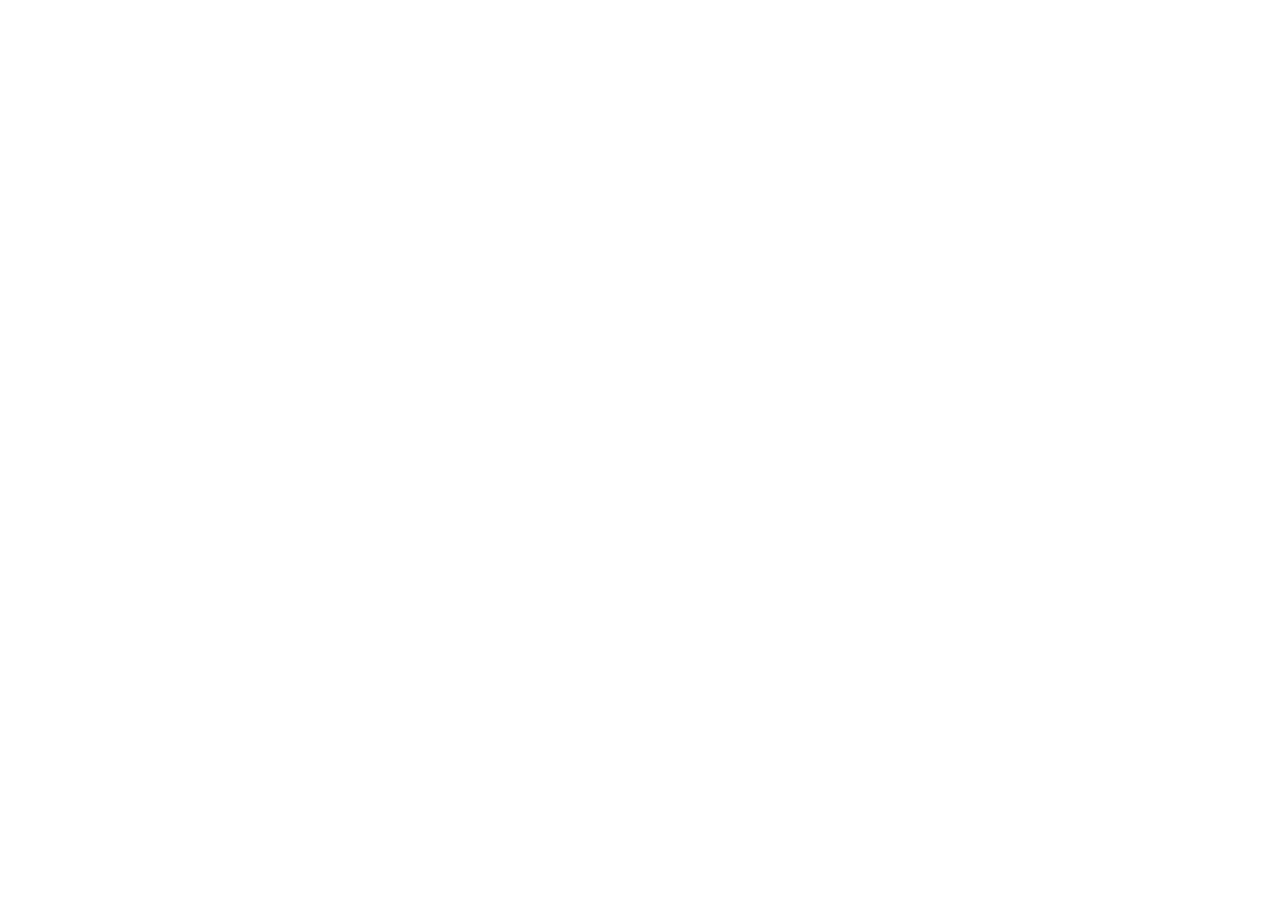
==== index.html @ 9a6f8320 "Add files via upload" ====
<!DOCTYPE html>
<html lang="en">
<head>
    <meta charset="UTF-8">
    <meta name="viewport" content="width=device-width, initial-scale=1.0">
    <title>UniSchedule - Your Academic Planning Companion</title>
    <link rel="icon" href="data:image/svg+xml,<svg xmlns='http://www.w3.org/2000/svg' viewBox='0 0 100 100'><text y='.9em' font-size='90'>📅</text></svg>">
</head>
<body>
    <div id="root"></div>
    <script type="module" src="./index.tsx"></script>
</body>
</html>
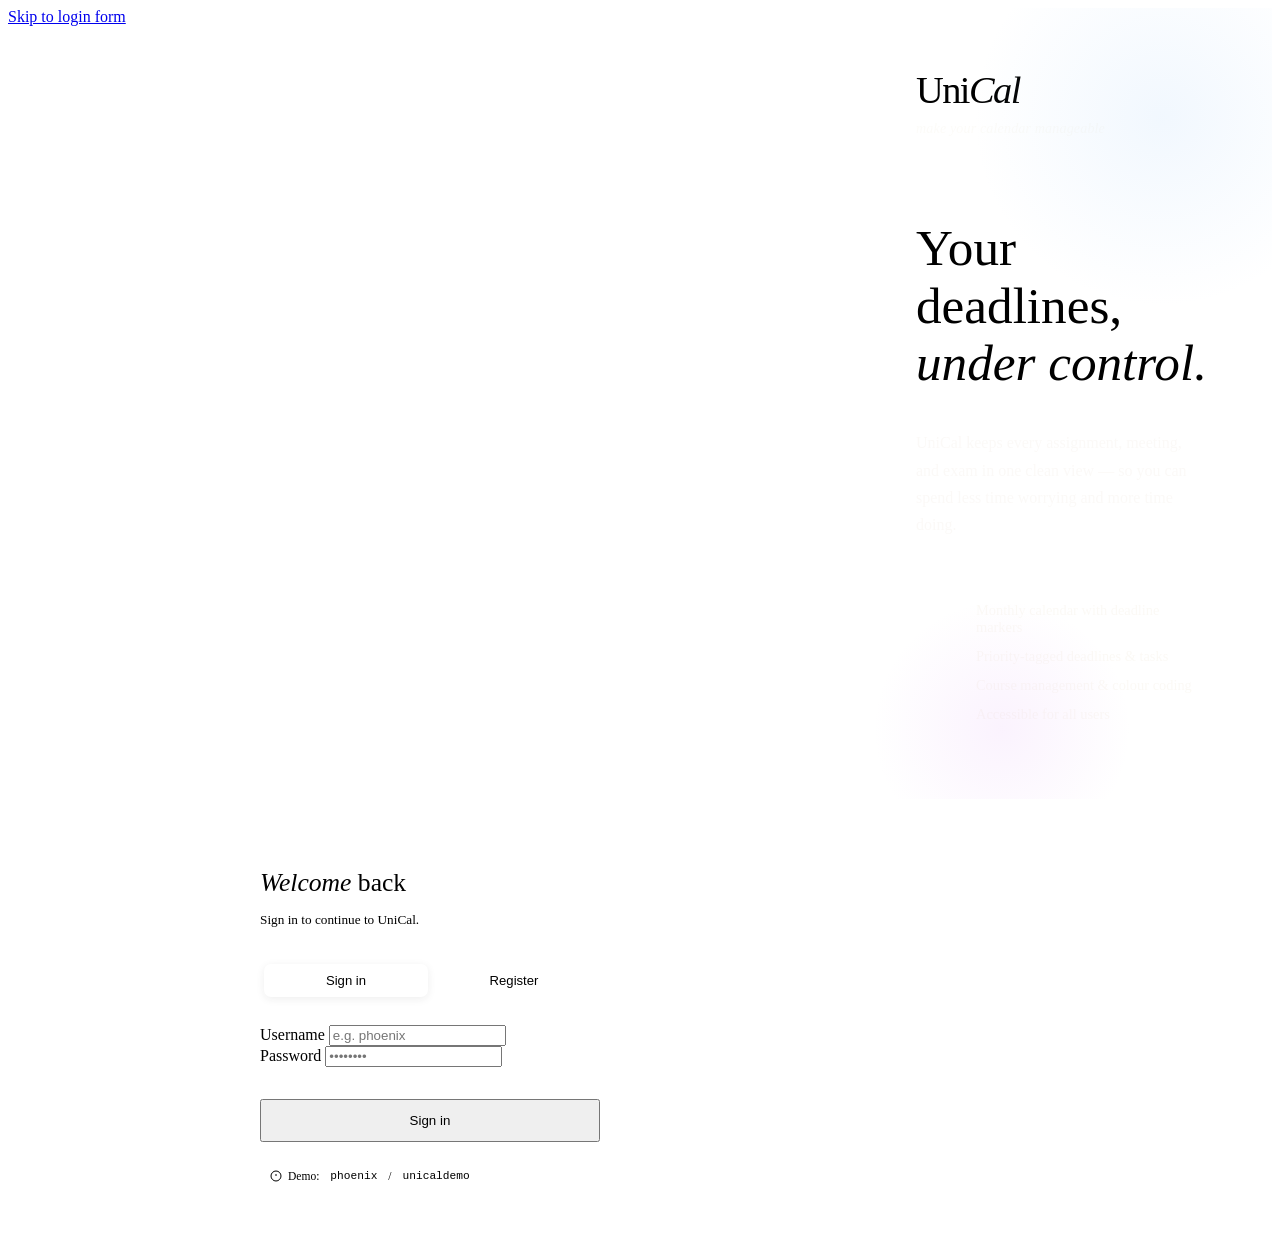
==== commit 7562563f: "Add files via upload" ====
--- a/index.html
+++ b/index.html
@@ -1,13 +1,479 @@
 <!DOCTYPE html>
 <html lang="en">
 <head>
-    <meta charset="UTF-8">
-    <meta name="viewport" content="width=device-width, initial-scale=1.0">
-    <title>UniSchedule - Your Academic Planning Companion</title>
-    <link rel="icon" href="data:image/svg+xml,<svg xmlns='http://www.w3.org/2000/svg' viewBox='0 0 100 100'><text y='.9em' font-size='90'>📅</text></svg>">
+  <meta charset="UTF-8"/>
+  <meta name="viewport" content="width=device-width, initial-scale=1.0"/>
+  <meta name="description" content="UniCal — Make your calendar manageable. A schedule app for students and young professionals."/>
+  <title>UniCal – Make your calendar manageable</title>
+  <link rel="preconnect" href="https://fonts.googleapis.com"/>
+  <link rel="preconnect" href="https://fonts.gstatic.com" crossorigin/>
+  <link href="https://fonts.googleapis.com/css2?family=Fraunces:ital,opsz,wght@0,9..144,300;0,9..144,400;1,9..144,300;1,9..144,400&family=DM+Sans:ital,opsz,wght@0,9..40,400;0,9..40,500;0,9..40,600;1,9..40,400&display=swap" rel="stylesheet"/>
+  <link rel="stylesheet" href="css/global.css"/>
+  <style>
+    /* ── Index-specific: hero + login layout ── */
+    body {
+      display: grid;
+      grid-template-columns: 1fr 420px;
+      min-height: 100vh;
+    }
+
+    /* ── Left hero ── */
+    .hero {
+      background: var(--text);
+      color: var(--surface);
+      display: flex;
+      flex-direction: column;
+      justify-content: center;
+      padding: 60px 64px;
+      position: relative;
+      overflow: hidden;
+    }
+
+    .hero::before {
+      content: '';
+      position: absolute;
+      top: -80px; right: -80px;
+      width: 380px; height: 380px;
+      border-radius: 50%;
+      background: radial-gradient(circle, rgba(164,206,250,0.15) 0%, transparent 70%);
+      pointer-events: none;
+    }
+
+    .hero::after {
+      content: '';
+      position: absolute;
+      bottom: -60px; left: 20px;
+      width: 260px; height: 260px;
+      border-radius: 50%;
+      background: radial-gradient(circle, rgba(220,153,245,0.12) 0%, transparent 70%);
+      pointer-events: none;
+    }
+
+    .hero-logo {
+      font-family: var(--font-display);
+      font-size: 2.4rem;
+      font-weight: 300;
+      letter-spacing: -0.04em;
+      margin-bottom: 8px;
+      color: var(--surface);
+    }
+
+    .hero-logo em { font-style: italic; }
+
+    .hero-slogan {
+      font-size: 0.88rem;
+      color: rgba(250,247,243,0.55);
+      font-style: italic;
+      margin-bottom: 48px;
+      letter-spacing: 0.01em;
+    }
+
+    .hero-heading {
+      font-family: var(--font-display);
+      font-size: clamp(2.4rem, 4vw, 3.6rem);
+      font-weight: 300;
+      line-height: 1.12;
+      color: var(--surface);
+      margin-bottom: 22px;
+    }
+
+    .hero-heading em {
+      font-style: italic;
+      color: var(--accent-blue);
+    }
+
+    .hero-body {
+      font-size: 1rem;
+      color: rgba(250,247,243,0.70);
+      line-height: 1.7;
+      max-width: 380px;
+      margin-bottom: 48px;
+    }
+
+    .hero-features {
+      list-style: none;
+      display: flex;
+      flex-direction: column;
+      gap: 12px;
+    }
+
+    .hero-feature {
+      display: flex;
+      align-items: center;
+      gap: 12px;
+      font-size: 0.9rem;
+      color: rgba(250,247,243,0.80);
+    }
+
+    .feature-dot {
+      width: 8px;
+      height: 8px;
+      border-radius: 50%;
+      flex-shrink: 0;
+    }
+
+    /* ── Right: login panel ── */
+    .login-panel {
+      background: var(--surface);
+      border-left: 1.5px solid var(--border);
+      display: flex;
+      align-items: center;
+      justify-content: center;
+      padding: 48px 44px;
+    }
+
+    .login-inner {
+      width: 100%;
+      max-width: 340px;
+    }
+
+    .login-welcome {
+      font-family: var(--font-display);
+      font-size: 1.6rem;
+      font-weight: 300;
+      margin-bottom: 4px;
+    }
+
+    .login-welcome em { font-style: italic; }
+
+    .login-sub {
+      font-size: 0.83rem;
+      color: var(--text-muted);
+      margin-bottom: 32px;
+    }
+
+    /* Tab switcher */
+    .tab-row {
+      display: flex;
+      gap: 4px;
+      background: var(--surface-2);
+      border-radius: 10px;
+      padding: 4px;
+      margin-bottom: 24px;
+    }
+
+    .tab-btn {
+      flex: 1;
+      padding: 9px;
+      border: none;
+      border-radius: 7px;
+      background: transparent;
+      font-size: 0.82rem;
+      font-weight: 500;
+      color: var(--text-muted);
+      transition: all 0.15s ease;
+    }
+
+    .tab-btn.active {
+      background: var(--surface);
+      color: var(--text);
+      box-shadow: 0 2px 8px rgba(43,36,32,0.08);
+    }
+
+    /* Form panels */
+    .form-panel { display: none; }
+    .form-panel.active { display: block; animation: fadeUp 0.3s ease both; }
+
+    .btn-full {
+      width: 100%;
+      padding: 12px;
+      justify-content: center;
+      margin-top: 4px;
+    }
+
+    .form-error {
+      font-size: 0.78rem;
+      color: var(--urgent);
+      min-height: 18px;
+      margin-top: 10px;
+      text-align: center;
+    }
+
+    .form-success {
+      font-size: 0.78rem;
+      color: var(--medium);
+      min-height: 18px;
+      margin-top: 10px;
+      text-align: center;
+    }
+
+    .password-hint {
+      font-size: 0.72rem;
+      color: var(--text-muted);
+      margin-top: 4px;
+    }
+
+    /* Demo hint */
+    .demo-chip {
+      display: inline-flex;
+      align-items: center;
+      gap: 6px;
+      font-size: 0.72rem;
+      color: var(--text-muted);
+      background: var(--surface-2);
+      border-radius: 8px;
+      padding: 7px 10px;
+      margin-top: 20px;
+      width: 100%;
+    }
+
+    .demo-chip code {
+      background: var(--surface-3);
+      border-radius: 4px;
+      padding: 1px 5px;
+      font-size: 0.7rem;
+      font-family: monospace;
+      color: var(--text);
+    }
+
+    /* ── Responsive ── */
+    @media (max-width: 860px) {
+      body {
+        grid-template-columns: 1fr;
+        grid-template-rows: auto 1fr;
+      }
+      .hero {
+        padding: 40px 36px;
+        min-height: 50vh;
+      }
+      .hero-heading { font-size: 2.4rem; }
+      .login-panel {
+        border-left: none;
+        border-top: 1.5px solid var(--border);
+        padding: 40px 24px;
+      }
+    }
+  </style>
 </head>
 <body>
-    <div id="root"></div>
-    <script type="module" src="./index.tsx"></script>
+  <!-- Skip link for keyboard/screen-reader users -->
+  <a href="#login-form" class="skip-link">Skip to login form</a>
+
+  <!-- ── Hero ── -->
+  <main class="hero" role="banner">
+    <div class="hero-logo">Uni<em>Cal</em></div>
+    <div class="hero-slogan">make your calendar manageable</div>
+
+    <h1 class="hero-heading">
+      Your deadlines,<br>
+      <em>under control.</em>
+    </h1>
+
+    <p class="hero-body">
+      UniCal keeps every assignment, meeting, and exam in one clean
+      view — so you can spend less time worrying and more time doing.
+    </p>
+
+    <ul class="hero-features" aria-label="Key features">
+      <li class="hero-feature">
+        <span class="feature-dot" style="background:var(--accent-blue)" aria-hidden="true"></span>
+        Monthly calendar with deadline markers
+      </li>
+      <li class="hero-feature">
+        <span class="feature-dot" style="background:var(--accent-green)" aria-hidden="true"></span>
+        Priority-tagged deadlines &amp; tasks
+      </li>
+      <li class="hero-feature">
+        <span class="feature-dot" style="background:var(--accent-pink)" aria-hidden="true"></span>
+        Course management &amp; colour coding
+      </li>
+      <li class="hero-feature">
+        <span class="feature-dot" style="background:var(--accent-yellow)" aria-hidden="true"></span>
+        Accessible for all users
+      </li>
+    </ul>
+  </main>
+
+  <!-- ── Login panel ── -->
+  <aside class="login-panel" aria-label="Sign in or register">
+    <div class="login-inner">
+      <h2 class="login-welcome"><em>Welcome</em> back</h2>
+      <p class="login-sub" id="login-sub-text">Sign in to continue to UniCal.</p>
+
+      <!-- Tab switcher -->
+      <div class="tab-row" role="tablist" aria-label="Authentication options">
+        <button
+          class="tab-btn active"
+          id="tab-signin"
+          role="tab"
+          aria-selected="true"
+          aria-controls="panel-signin"
+          onclick="switchTab('signin')"
+        >Sign in</button>
+        <button
+          class="tab-btn"
+          id="tab-register"
+          role="tab"
+          aria-selected="false"
+          aria-controls="panel-register"
+          onclick="switchTab('register')"
+        >Register</button>
+      </div>
+
+      <!-- Sign in form -->
+      <div id="panel-signin" class="form-panel active" role="tabpanel" aria-labelledby="tab-signin">
+        <form id="login-form" novalidate onsubmit="doLogin(event)">
+          <div class="field-group">
+            <label class="field-label" for="li-username">Username</label>
+            <input
+              class="field-input"
+              id="li-username"
+              type="text"
+              autocomplete="username"
+              placeholder="e.g. phoenix"
+              required
+              aria-required="true"
+            />
+          </div>
+          <div class="field-group">
+            <label class="field-label" for="li-password">Password</label>
+            <input
+              class="field-input"
+              id="li-password"
+              type="password"
+              autocomplete="current-password"
+              placeholder="••••••••"
+              required
+              aria-required="true"
+            />
+          </div>
+          <div class="form-error" id="login-error" role="alert" aria-live="polite"></div>
+          <button type="submit" class="btn btn-primary btn-full">Sign in</button>
+        </form>
+
+        <div class="demo-chip" aria-label="Demo credentials: username phoenix, password unicaldemo">
+          <svg width="12" height="12" viewBox="0 0 24 24" fill="none" stroke="currentColor" stroke-width="2" aria-hidden="true"><circle cx="12" cy="12" r="10"/><line x1="12" y1="8" x2="12" y2="12"/><line x1="12" y1="16" x2="12.01" y2="16"/></svg>
+          Demo: <code>phoenix</code> / <code>unicaldemo</code>
+        </div>
+      </div>
+
+      <!-- Register form -->
+      <div id="panel-register" class="form-panel" role="tabpanel" aria-labelledby="tab-register">
+        <form id="register-form" novalidate onsubmit="doRegister(event)">
+          <div class="field-group">
+            <label class="field-label" for="reg-name">Display name</label>
+            <input
+              class="field-input"
+              id="reg-name"
+              type="text"
+              autocomplete="name"
+              placeholder="e.g. Alex"
+              required
+              aria-required="true"
+            />
+          </div>
+          <div class="field-group">
+            <label class="field-label" for="reg-username">Username</label>
+            <input
+              class="field-input"
+              id="reg-username"
+              type="text"
+              autocomplete="username"
+              placeholder="letters, numbers only"
+              required
+              aria-required="true"
+              pattern="[a-zA-Z0-9_]+"
+              aria-describedby="username-hint"
+            />
+            <div class="password-hint" id="username-hint">Letters, numbers, underscores only.</div>
+          </div>
+          <div class="field-group">
+            <label class="field-label" for="reg-password">Password</label>
+            <input
+              class="field-input"
+              id="reg-password"
+              type="password"
+              autocomplete="new-password"
+              placeholder="Min. 6 characters"
+              required
+              aria-required="true"
+              minlength="6"
+              aria-describedby="password-hint"
+            />
+            <div class="password-hint" id="password-hint">Minimum 6 characters.</div>
+          </div>
+          <div class="form-error" id="register-error" role="alert" aria-live="polite"></div>
+          <div class="form-success" id="register-success" role="status" aria-live="polite"></div>
+          <button type="submit" class="btn btn-primary btn-full">Create account</button>
+        </form>
+      </div>
+    </div>
+  </aside>
+
+  <script src="js/data.js"></script>
+  <script>
+    /* ── Auto-login if session exists ── */
+    (function() {
+      const sess = getSession();
+      if (sess && getUsers()[sess]) {
+        window.location.href = 'pages/dashboard.html';
+      }
+      /* Seed demo account */
+      const users = getUsers();
+      if (!users['phoenix']) {
+        users['phoenix'] = { password: btoa('unicaldemo'), displayName: 'Phoenix' };
+        saveUsers(users);
+      }
+    })();
+
+    /* ── Tab switching ── */
+    function switchTab(tab) {
+      const signin   = document.getElementById('panel-signin');
+      const register = document.getElementById('panel-register');
+      const t1 = document.getElementById('tab-signin');
+      const t2 = document.getElementById('tab-register');
+      const sub = document.getElementById('login-sub-text');
+
+      if (tab === 'signin') {
+        signin.classList.add('active');   register.classList.remove('active');
+        t1.classList.add('active');       t2.classList.remove('active');
+        t1.setAttribute('aria-selected','true'); t2.setAttribute('aria-selected','false');
+        sub.textContent = 'Sign in to continue to UniCal.';
+      } else {
+        register.classList.add('active'); signin.classList.remove('active');
+        t2.classList.add('active');       t1.classList.remove('active');
+        t2.setAttribute('aria-selected','true'); t1.setAttribute('aria-selected','false');
+        sub.textContent = 'Create your free account.';
+      }
+    }
+
+    /* ── Login ── */
+    function doLogin(e) {
+      e.preventDefault();
+      const errEl = document.getElementById('login-error');
+      errEl.textContent = '';
+      const username = document.getElementById('li-username').value.trim().toLowerCase();
+      const password = document.getElementById('li-password').value;
+      if (!username || !password) { errEl.textContent = 'Please fill in all fields.'; return; }
+      const users = getUsers();
+      if (!users[username]) { errEl.textContent = 'No account found with that username.'; return; }
+      if (users[username].password !== btoa(password)) { errEl.textContent = 'Incorrect password.'; return; }
+      saveSession(username);
+      window.location.href = 'pages/dashboard.html';
+    }
+
+    /* ── Register ── */
+    function doRegister(e) {
+      e.preventDefault();
+      const errEl = document.getElementById('register-error');
+      const okEl  = document.getElementById('register-success');
+      errEl.textContent = ''; okEl.textContent = '';
+      const name     = document.getElementById('reg-name').value.trim();
+      const username = document.getElementById('reg-username').value.trim().toLowerCase();
+      const password = document.getElementById('reg-password').value;
+      if (!name || !username || !password) { errEl.textContent = 'Please fill in all fields.'; return; }
+      if (!/^[a-zA-Z0-9_]+$/.test(username)) { errEl.textContent = 'Username may only contain letters, numbers, and underscores.'; return; }
+      if (password.length < 6) { errEl.textContent = 'Password must be at least 6 characters.'; return; }
+      const users = getUsers();
+      if (users[username]) { errEl.textContent = 'That username is already taken.'; return; }
+      users[username] = { password: btoa(password), displayName: name };
+      saveUsers(users);
+      okEl.textContent = 'Account created! Signing you in…';
+      setTimeout(() => {
+        saveSession(username);
+        window.location.href = 'pages/dashboard.html';
+      }, 1000);
+    }
+  </script>
 </body>
 </html>
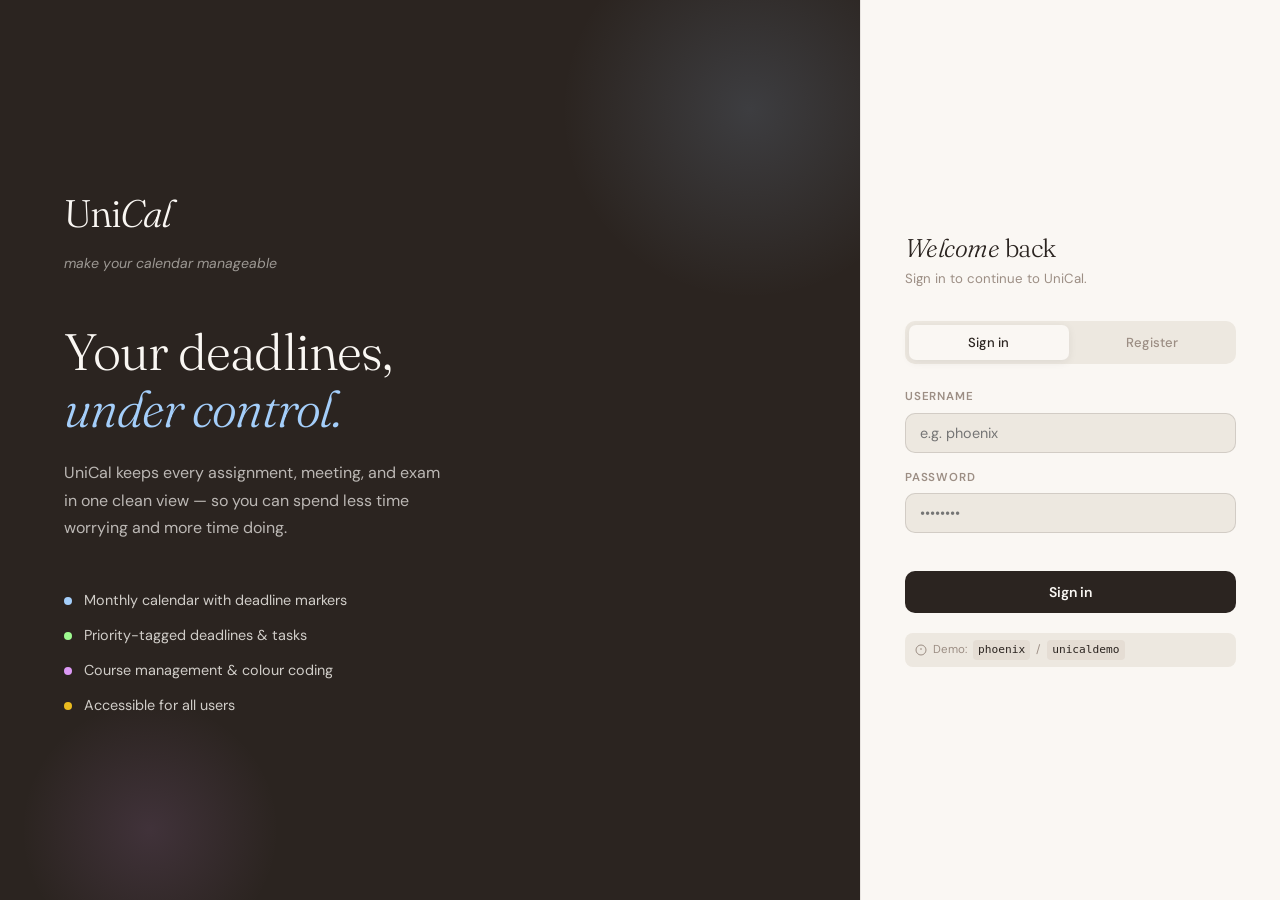
==== commit 04318f3b: "Add files via upload" ====
--- a/index.html
+++ b/index.html
@@ -8,388 +8,110 @@
   <link rel="preconnect" href="https://fonts.googleapis.com"/>
   <link rel="preconnect" href="https://fonts.gstatic.com" crossorigin/>
   <link href="https://fonts.googleapis.com/css2?family=Fraunces:ital,opsz,wght@0,9..144,300;0,9..144,400;1,9..144,300;1,9..144,400&family=DM+Sans:ital,opsz,wght@0,9..40,400;0,9..40,500;0,9..40,600;1,9..40,400&display=swap" rel="stylesheet"/>
-  <link rel="stylesheet" href="css/global.css"/>
+  <link rel="stylesheet" href="global.css"/>
   <style>
-    /* ── Index-specific: hero + login layout ── */
-    body {
-      display: grid;
-      grid-template-columns: 1fr 420px;
-      min-height: 100vh;
-    }
+    body { display: grid; grid-template-columns: 1fr 420px; min-height: 100vh; }
 
-    /* ── Left hero ── */
-    .hero {
-      background: var(--text);
-      color: var(--surface);
-      display: flex;
-      flex-direction: column;
-      justify-content: center;
-      padding: 60px 64px;
-      position: relative;
-      overflow: hidden;
-    }
+    .hero { background: var(--text); color: var(--surface); display: flex; flex-direction: column; justify-content: center; padding: 60px 64px; position: relative; overflow: hidden; }
+    .hero::before { content:''; position:absolute; top:-80px; right:-80px; width:380px; height:380px; border-radius:50%; background:radial-gradient(circle,rgba(164,206,250,0.15) 0%,transparent 70%); pointer-events:none; }
+    .hero::after  { content:''; position:absolute; bottom:-60px; left:20px; width:260px; height:260px; border-radius:50%; background:radial-gradient(circle,rgba(220,153,245,0.12) 0%,transparent 70%); pointer-events:none; }
 
-    .hero::before {
-      content: '';
-      position: absolute;
-      top: -80px; right: -80px;
-      width: 380px; height: 380px;
-      border-radius: 50%;
-      background: radial-gradient(circle, rgba(164,206,250,0.15) 0%, transparent 70%);
-      pointer-events: none;
-    }
+    .hero-logo { font-family:var(--font-display); font-size:2.4rem; font-weight:300; letter-spacing:-0.04em; margin-bottom:8px; color:var(--surface); }
+    .hero-slogan { font-size:0.88rem; color:rgba(250,247,243,0.55); font-style:italic; margin-bottom:48px; }
+    .hero-heading { font-family:var(--font-display); font-size:clamp(2.4rem,4vw,3.6rem); font-weight:300; line-height:1.12; color:var(--surface); margin-bottom:22px; }
+    .hero-heading em { color:var(--accent-blue); }
+    .hero-body { font-size:1rem; color:rgba(250,247,243,0.70); line-height:1.7; max-width:380px; margin-bottom:48px; }
 
-    .hero::after {
-      content: '';
-      position: absolute;
-      bottom: -60px; left: 20px;
-      width: 260px; height: 260px;
-      border-radius: 50%;
-      background: radial-gradient(circle, rgba(220,153,245,0.12) 0%, transparent 70%);
-      pointer-events: none;
-    }
+    .hero-features { list-style:none; display:flex; flex-direction:column; gap:12px; }
+    .hero-feature { display:flex; align-items:center; gap:12px; font-size:0.9rem; color:rgba(250,247,243,0.80); }
+    .feature-dot { width:8px; height:8px; border-radius:50%; flex-shrink:0; }
 
-    .hero-logo {
-      font-family: var(--font-display);
-      font-size: 2.4rem;
-      font-weight: 300;
-      letter-spacing: -0.04em;
-      margin-bottom: 8px;
-      color: var(--surface);
-    }
+    .login-panel { background:var(--surface); border-left:1.5px solid var(--border); display:flex; align-items:center; justify-content:center; padding:48px 44px; }
+    .login-inner { width:100%; max-width:340px; }
+    .login-welcome { font-family:var(--font-display); font-size:1.6rem; font-weight:300; margin-bottom:4px; }
+    .login-sub { font-size:0.83rem; color:var(--text-muted); margin-bottom:32px; }
 
-    .hero-logo em { font-style: italic; }
+    .tab-row { display:flex; gap:4px; background:var(--surface-2); border-radius:10px; padding:4px; margin-bottom:24px; }
+    .tab-btn { flex:1; padding:9px; border:none; border-radius:7px; background:transparent; font-size:0.82rem; font-weight:500; color:var(--text-muted); transition:all 0.15s ease; }
+    .tab-btn.active { background:var(--surface); color:var(--text); box-shadow:0 2px 8px rgba(43,36,32,0.08); }
 
-    .hero-slogan {
-      font-size: 0.88rem;
-      color: rgba(250,247,243,0.55);
-      font-style: italic;
-      margin-bottom: 48px;
-      letter-spacing: 0.01em;
-    }
+    .form-panel { display:none; }
+    .form-panel.active { display:block; animation:fadeUp 0.3s ease both; }
 
-    .hero-heading {
-      font-family: var(--font-display);
-      font-size: clamp(2.4rem, 4vw, 3.6rem);
-      font-weight: 300;
-      line-height: 1.12;
-      color: var(--surface);
-      margin-bottom: 22px;
-    }
+    .btn-full { width:100%; padding:12px; justify-content:center; margin-top:4px; }
 
-    .hero-heading em {
-      font-style: italic;
-      color: var(--accent-blue);
-    }
+    .password-hint { font-size:0.72rem; color:var(--text-muted); margin-top:4px; }
 
-    .hero-body {
-      font-size: 1rem;
-      color: rgba(250,247,243,0.70);
-      line-height: 1.7;
-      max-width: 380px;
-      margin-bottom: 48px;
-    }
+    .demo-chip { display:inline-flex; align-items:center; gap:6px; font-size:0.72rem; color:var(--text-muted); background:var(--surface-2); border-radius:8px; padding:7px 10px; margin-top:20px; width:100%; }
+    .demo-chip code { background:var(--surface-3); border-radius:4px; padding:1px 5px; font-size:0.7rem; font-family:monospace; color:var(--text); }
 
-    .hero-features {
-      list-style: none;
-      display: flex;
-      flex-direction: column;
-      gap: 12px;
-    }
-
-    .hero-feature {
-      display: flex;
-      align-items: center;
-      gap: 12px;
-      font-size: 0.9rem;
-      color: rgba(250,247,243,0.80);
-    }
-
-    .feature-dot {
-      width: 8px;
-      height: 8px;
-      border-radius: 50%;
-      flex-shrink: 0;
-    }
-
-    /* ── Right: login panel ── */
-    .login-panel {
-      background: var(--surface);
-      border-left: 1.5px solid var(--border);
-      display: flex;
-      align-items: center;
-      justify-content: center;
-      padding: 48px 44px;
-    }
-
-    .login-inner {
-      width: 100%;
-      max-width: 340px;
-    }
-
-    .login-welcome {
-      font-family: var(--font-display);
-      font-size: 1.6rem;
-      font-weight: 300;
-      margin-bottom: 4px;
-    }
-
-    .login-welcome em { font-style: italic; }
-
-    .login-sub {
-      font-size: 0.83rem;
-      color: var(--text-muted);
-      margin-bottom: 32px;
-    }
-
-    /* Tab switcher */
-    .tab-row {
-      display: flex;
-      gap: 4px;
-      background: var(--surface-2);
-      border-radius: 10px;
-      padding: 4px;
-      margin-bottom: 24px;
-    }
-
-    .tab-btn {
-      flex: 1;
-      padding: 9px;
-      border: none;
-      border-radius: 7px;
-      background: transparent;
-      font-size: 0.82rem;
-      font-weight: 500;
-      color: var(--text-muted);
-      transition: all 0.15s ease;
-    }
-
-    .tab-btn.active {
-      background: var(--surface);
-      color: var(--text);
-      box-shadow: 0 2px 8px rgba(43,36,32,0.08);
-    }
-
-    /* Form panels */
-    .form-panel { display: none; }
-    .form-panel.active { display: block; animation: fadeUp 0.3s ease both; }
-
-    .btn-full {
-      width: 100%;
-      padding: 12px;
-      justify-content: center;
-      margin-top: 4px;
-    }
-
-    .form-error {
-      font-size: 0.78rem;
-      color: var(--urgent);
-      min-height: 18px;
-      margin-top: 10px;
-      text-align: center;
-    }
-
-    .form-success {
-      font-size: 0.78rem;
-      color: var(--medium);
-      min-height: 18px;
-      margin-top: 10px;
-      text-align: center;
-    }
-
-    .password-hint {
-      font-size: 0.72rem;
-      color: var(--text-muted);
-      margin-top: 4px;
-    }
-
-    /* Demo hint */
-    .demo-chip {
-      display: inline-flex;
-      align-items: center;
-      gap: 6px;
-      font-size: 0.72rem;
-      color: var(--text-muted);
-      background: var(--surface-2);
-      border-radius: 8px;
-      padding: 7px 10px;
-      margin-top: 20px;
-      width: 100%;
-    }
-
-    .demo-chip code {
-      background: var(--surface-3);
-      border-radius: 4px;
-      padding: 1px 5px;
-      font-size: 0.7rem;
-      font-family: monospace;
-      color: var(--text);
-    }
-
-    /* ── Responsive ── */
     @media (max-width: 860px) {
-      body {
-        grid-template-columns: 1fr;
-        grid-template-rows: auto 1fr;
-      }
-      .hero {
-        padding: 40px 36px;
-        min-height: 50vh;
-      }
-      .hero-heading { font-size: 2.4rem; }
-      .login-panel {
-        border-left: none;
-        border-top: 1.5px solid var(--border);
-        padding: 40px 24px;
-      }
+      body { grid-template-columns:1fr; grid-template-rows:auto 1fr; }
+      .hero { padding:40px 36px; min-height:50vh; }
+      .hero-heading { font-size:2.4rem; }
+      .login-panel { border-left:none; border-top:1.5px solid var(--border); padding:40px 24px; }
     }
   </style>
 </head>
 <body>
-  <!-- Skip link for keyboard/screen-reader users -->
   <a href="#login-form" class="skip-link">Skip to login form</a>
 
-  <!-- ── Hero ── -->
   <main class="hero" role="banner">
     <div class="hero-logo">Uni<em>Cal</em></div>
     <div class="hero-slogan">make your calendar manageable</div>
-
-    <h1 class="hero-heading">
-      Your deadlines,<br>
-      <em>under control.</em>
-    </h1>
-
-    <p class="hero-body">
-      UniCal keeps every assignment, meeting, and exam in one clean
-      view — so you can spend less time worrying and more time doing.
-    </p>
-
+    <h1 class="hero-heading">Your deadlines,<br><em>under control.</em></h1>
+    <p class="hero-body">UniCal keeps every assignment, meeting, and exam in one clean view — so you can spend less time worrying and more time doing.</p>
     <ul class="hero-features" aria-label="Key features">
-      <li class="hero-feature">
-        <span class="feature-dot" style="background:var(--accent-blue)" aria-hidden="true"></span>
-        Monthly calendar with deadline markers
-      </li>
-      <li class="hero-feature">
-        <span class="feature-dot" style="background:var(--accent-green)" aria-hidden="true"></span>
-        Priority-tagged deadlines &amp; tasks
-      </li>
-      <li class="hero-feature">
-        <span class="feature-dot" style="background:var(--accent-pink)" aria-hidden="true"></span>
-        Course management &amp; colour coding
-      </li>
-      <li class="hero-feature">
-        <span class="feature-dot" style="background:var(--accent-yellow)" aria-hidden="true"></span>
-        Accessible for all users
-      </li>
+      <li class="hero-feature"><span class="feature-dot" style="background:var(--accent-blue)" aria-hidden="true"></span>Monthly calendar with deadline markers</li>
+      <li class="hero-feature"><span class="feature-dot" style="background:var(--accent-green)" aria-hidden="true"></span>Priority-tagged deadlines &amp; tasks</li>
+      <li class="hero-feature"><span class="feature-dot" style="background:var(--accent-pink)" aria-hidden="true"></span>Course management &amp; colour coding</li>
+      <li class="hero-feature"><span class="feature-dot" style="background:var(--accent-yellow)" aria-hidden="true"></span>Accessible for all users</li>
     </ul>
   </main>
 
-  <!-- ── Login panel ── -->
   <aside class="login-panel" aria-label="Sign in or register">
     <div class="login-inner">
       <h2 class="login-welcome"><em>Welcome</em> back</h2>
       <p class="login-sub" id="login-sub-text">Sign in to continue to UniCal.</p>
 
-      <!-- Tab switcher -->
       <div class="tab-row" role="tablist" aria-label="Authentication options">
-        <button
-          class="tab-btn active"
-          id="tab-signin"
-          role="tab"
-          aria-selected="true"
-          aria-controls="panel-signin"
-          onclick="switchTab('signin')"
-        >Sign in</button>
-        <button
-          class="tab-btn"
-          id="tab-register"
-          role="tab"
-          aria-selected="false"
-          aria-controls="panel-register"
-          onclick="switchTab('register')"
-        >Register</button>
+        <button class="tab-btn active" id="tab-signin" role="tab" aria-selected="true" aria-controls="panel-signin" onclick="switchTab('signin')">Sign in</button>
+        <button class="tab-btn" id="tab-register" role="tab" aria-selected="false" aria-controls="panel-register" onclick="switchTab('register')">Register</button>
       </div>
 
-      <!-- Sign in form -->
       <div id="panel-signin" class="form-panel active" role="tabpanel" aria-labelledby="tab-signin">
         <form id="login-form" novalidate onsubmit="doLogin(event)">
           <div class="field-group">
             <label class="field-label" for="li-username">Username</label>
-            <input
-              class="field-input"
-              id="li-username"
-              type="text"
-              autocomplete="username"
-              placeholder="e.g. phoenix"
-              required
-              aria-required="true"
-            />
+            <input class="field-input" id="li-username" type="text" autocomplete="username" placeholder="e.g. phoenix" required aria-required="true"/>
           </div>
           <div class="field-group">
             <label class="field-label" for="li-password">Password</label>
-            <input
-              class="field-input"
-              id="li-password"
-              type="password"
-              autocomplete="current-password"
-              placeholder="••••••••"
-              required
-              aria-required="true"
-            />
+            <input class="field-input" id="li-password" type="password" autocomplete="current-password" placeholder="••••••••" required aria-required="true"/>
           </div>
           <div class="form-error" id="login-error" role="alert" aria-live="polite"></div>
           <button type="submit" class="btn btn-primary btn-full">Sign in</button>
         </form>
-
         <div class="demo-chip" aria-label="Demo credentials: username phoenix, password unicaldemo">
           <svg width="12" height="12" viewBox="0 0 24 24" fill="none" stroke="currentColor" stroke-width="2" aria-hidden="true"><circle cx="12" cy="12" r="10"/><line x1="12" y1="8" x2="12" y2="12"/><line x1="12" y1="16" x2="12.01" y2="16"/></svg>
           Demo: <code>phoenix</code> / <code>unicaldemo</code>
         </div>
       </div>
 
-      <!-- Register form -->
       <div id="panel-register" class="form-panel" role="tabpanel" aria-labelledby="tab-register">
         <form id="register-form" novalidate onsubmit="doRegister(event)">
           <div class="field-group">
             <label class="field-label" for="reg-name">Display name</label>
-            <input
-              class="field-input"
-              id="reg-name"
-              type="text"
-              autocomplete="name"
-              placeholder="e.g. Alex"
-              required
-              aria-required="true"
-            />
+            <input class="field-input" id="reg-name" type="text" autocomplete="name" placeholder="e.g. Alex" required aria-required="true"/>
           </div>
           <div class="field-group">
             <label class="field-label" for="reg-username">Username</label>
-            <input
-              class="field-input"
-              id="reg-username"
-              type="text"
-              autocomplete="username"
-              placeholder="letters, numbers only"
-              required
-              aria-required="true"
-              pattern="[a-zA-Z0-9_]+"
-              aria-describedby="username-hint"
-            />
+            <input class="field-input" id="reg-username" type="text" autocomplete="username" placeholder="letters &amp; numbers only" required aria-required="true" aria-describedby="username-hint"/>
             <div class="password-hint" id="username-hint">Letters, numbers, underscores only.</div>
           </div>
           <div class="field-group">
             <label class="field-label" for="reg-password">Password</label>
-            <input
-              class="field-input"
-              id="reg-password"
-              type="password"
-              autocomplete="new-password"
-              placeholder="Min. 6 characters"
-              required
-              aria-required="true"
-              minlength="6"
-              aria-describedby="password-hint"
-            />
+            <input class="field-input" id="reg-password" type="password" autocomplete="new-password" placeholder="Min. 6 characters" required aria-required="true" minlength="6" aria-describedby="password-hint"/>
             <div class="password-hint" id="password-hint">Minimum 6 characters.</div>
           </div>
           <div class="form-error" id="register-error" role="alert" aria-live="polite"></div>
@@ -400,48 +122,35 @@
     </div>
   </aside>
 
-  <script src="js/data.js"></script>
+  <script src="data.js"></script>
   <script>
-    /* ── Auto-login if session exists ── */
     (function() {
       const sess = getSession();
-      if (sess && getUsers()[sess]) {
-        window.location.href = 'pages/dashboard.html';
-      }
-      /* Seed demo account */
+      if (sess && getUsers()[sess]) { window.location.href = 'dashboard.html'; return; }
       const users = getUsers();
-      if (!users['phoenix']) {
-        users['phoenix'] = { password: btoa('unicaldemo'), displayName: 'Phoenix' };
-        saveUsers(users);
-      }
+      if (!users['phoenix']) { users['phoenix'] = { password: btoa('unicaldemo'), displayName: 'Phoenix' }; saveUsers(users); }
     })();
 
-    /* ── Tab switching ── */
     function switchTab(tab) {
-      const signin   = document.getElementById('panel-signin');
-      const register = document.getElementById('panel-register');
-      const t1 = document.getElementById('tab-signin');
-      const t2 = document.getElementById('tab-register');
+      const s = document.getElementById('panel-signin'), r = document.getElementById('panel-register');
+      const t1 = document.getElementById('tab-signin'), t2 = document.getElementById('tab-register');
       const sub = document.getElementById('login-sub-text');
-
       if (tab === 'signin') {
-        signin.classList.add('active');   register.classList.remove('active');
-        t1.classList.add('active');       t2.classList.remove('active');
+        s.classList.add('active'); r.classList.remove('active');
+        t1.classList.add('active'); t2.classList.remove('active');
         t1.setAttribute('aria-selected','true'); t2.setAttribute('aria-selected','false');
         sub.textContent = 'Sign in to continue to UniCal.';
       } else {
-        register.classList.add('active'); signin.classList.remove('active');
-        t2.classList.add('active');       t1.classList.remove('active');
+        r.classList.add('active'); s.classList.remove('active');
+        t2.classList.add('active'); t1.classList.remove('active');
         t2.setAttribute('aria-selected','true'); t1.setAttribute('aria-selected','false');
         sub.textContent = 'Create your free account.';
       }
     }
 
-    /* ── Login ── */
     function doLogin(e) {
       e.preventDefault();
-      const errEl = document.getElementById('login-error');
-      errEl.textContent = '';
+      const errEl = document.getElementById('login-error'); errEl.textContent = '';
       const username = document.getElementById('li-username').value.trim().toLowerCase();
       const password = document.getElementById('li-password').value;
       if (!username || !password) { errEl.textContent = 'Please fill in all fields.'; return; }
@@ -449,30 +158,25 @@
       if (!users[username]) { errEl.textContent = 'No account found with that username.'; return; }
       if (users[username].password !== btoa(password)) { errEl.textContent = 'Incorrect password.'; return; }
       saveSession(username);
-      window.location.href = 'pages/dashboard.html';
+      window.location.href = 'dashboard.html';
     }
 
-    /* ── Register ── */
     function doRegister(e) {
       e.preventDefault();
-      const errEl = document.getElementById('register-error');
-      const okEl  = document.getElementById('register-success');
+      const errEl = document.getElementById('register-error'), okEl = document.getElementById('register-success');
       errEl.textContent = ''; okEl.textContent = '';
       const name     = document.getElementById('reg-name').value.trim();
       const username = document.getElementById('reg-username').value.trim().toLowerCase();
       const password = document.getElementById('reg-password').value;
       if (!name || !username || !password) { errEl.textContent = 'Please fill in all fields.'; return; }
-      if (!/^[a-zA-Z0-9_]+$/.test(username)) { errEl.textContent = 'Username may only contain letters, numbers, and underscores.'; return; }
+      if (!/^[a-zA-Z0-9_]+$/.test(username)) { errEl.textContent = 'Username: letters, numbers, underscores only.'; return; }
       if (password.length < 6) { errEl.textContent = 'Password must be at least 6 characters.'; return; }
       const users = getUsers();
       if (users[username]) { errEl.textContent = 'That username is already taken.'; return; }
       users[username] = { password: btoa(password), displayName: name };
       saveUsers(users);
       okEl.textContent = 'Account created! Signing you in…';
-      setTimeout(() => {
-        saveSession(username);
-        window.location.href = 'pages/dashboard.html';
-      }, 1000);
+      setTimeout(() => { saveSession(username); window.location.href = 'dashboard.html'; }, 1000);
     }
   </script>
 </body>
--- a/global.css
+++ b/global.css
@@ -0,0 +1,181 @@
+/* ═══════════════════════════════════════════
+   UniCal — Global Styles  (flat / GitHub Pages edition)
+   "Make your calendar manageable."
+═══════════════════════════════════════════ */
+
+@import url('https://fonts.googleapis.com/css2?family=Fraunces:ital,opsz,wght@0,9..144,300;0,9..144,400;0,9..144,500;1,9..144,300;1,9..144,400&family=DM+Sans:ital,opsz,wght@0,9..40,400;0,9..40,500;0,9..40,600;1,9..40,400&display=swap');
+
+/* ── Design Tokens ── */
+:root {
+  --bg:          #F0EBE3;
+  --surface:     #FAF7F3;
+  --surface-2:   #EDE8E0;
+  --surface-3:   #E5DDD4;
+  --text:        #2B2420;
+  --text-muted:  #9C8E84;
+  --border:      rgba(43,36,32,0.09);
+  --border-med:  rgba(43,36,32,0.14);
+  --accent-blue:  #A4CEFA;
+  --accent-green: #9EFA90;
+  --accent-pink:  #DC99F5;
+  --accent-slate: #616C8F;
+  --accent-yellow:#EABB1F;
+  --urgent:  #E8635A;
+  --high:    #F0964A;
+  --medium:  #62B067;
+  --low:     #7B9FDE;
+  --radius:     16px;
+  --radius-sm:  10px;
+  --radius-lg:  24px;
+  --shadow:     0 4px 24px rgba(43,36,32,0.08);
+  --shadow-sm:  0 2px 10px rgba(43,36,32,0.06);
+  --shadow-lg:  0 14px 44px rgba(43,36,32,0.12);
+  --font-display: 'Fraunces', Georgia, serif;
+  --font-body:    'DM Sans', system-ui, sans-serif;
+  --sidebar-w: 220px;
+}
+
+*, *::before, *::after { box-sizing: border-box; margin: 0; padding: 0; }
+html { scroll-behavior: smooth; font-size: 16px; }
+body { font-family: var(--font-body); background: var(--bg); color: var(--text); min-height: 100vh; line-height: 1.6; -webkit-font-smoothing: antialiased; }
+
+:focus-visible { outline: 3px solid var(--accent-slate); outline-offset: 3px; border-radius: 4px; }
+
+.skip-link {
+  position: absolute; top: -50px; left: 16px;
+  background: var(--text); color: var(--surface);
+  padding: 10px 18px; border-radius: 0 0 var(--radius-sm) var(--radius-sm);
+  font-size: 0.85rem; font-weight: 600; z-index: 9999;
+  text-decoration: none; transition: top 0.2s ease;
+}
+.skip-link:focus { top: 0; }
+
+h1, h2, h3, h4 { font-family: var(--font-display); font-weight: 300; letter-spacing: -0.02em; line-height: 1.2; }
+em { font-style: italic; }
+a { color: var(--accent-slate); text-decoration: none; }
+a:hover { text-decoration: underline; }
+button, input, select, textarea { font-family: var(--font-body); font-size: 1rem; }
+button { cursor: pointer; }
+
+.sr-only { position: absolute; width: 1px; height: 1px; padding: 0; margin: -1px; overflow: hidden; clip: rect(0,0,0,0); white-space: nowrap; border: 0; }
+.text-muted { color: var(--text-muted); }
+
+/* ── App Shell ── */
+.app-shell { display: flex; min-height: 100vh; }
+
+/* ── Sidebar ── */
+.sidebar {
+  width: var(--sidebar-w); background: var(--surface);
+  border-right: 1.5px solid var(--border);
+  display: flex; flex-direction: column;
+  position: fixed; top: 0; left: 0; height: 100vh;
+  z-index: 200; transition: transform 0.3s ease;
+}
+
+.sidebar-logo { padding: 28px 24px 20px; border-bottom: 1.5px solid var(--border); }
+.sidebar-logo-text { font-family: var(--font-display); font-size: 1.5rem; font-weight: 300; letter-spacing: -0.03em; color: var(--text); display: block; }
+.sidebar-slogan { font-size: 0.72rem; color: var(--text-muted); margin-top: 2px; font-style: italic; }
+
+.sidebar-nav { flex: 1; padding: 16px 12px; list-style: none; overflow-y: auto; }
+.nav-item { margin-bottom: 2px; }
+.nav-link {
+  display: flex; align-items: center; gap: 10px; padding: 10px 12px;
+  border-radius: var(--radius-sm); color: var(--text-muted);
+  text-decoration: none; font-size: 0.88rem; font-weight: 500;
+  transition: all 0.15s ease; position: relative;
+}
+.nav-link:hover { background: var(--surface-2); color: var(--text); text-decoration: none; }
+.nav-link.active { background: var(--surface-2); color: var(--text); }
+.nav-link.active::before { content: ''; position: absolute; left: 0; top: 20%; bottom: 20%; width: 3px; background: var(--text); border-radius: 0 3px 3px 0; }
+.nav-icon { width: 18px; height: 18px; flex-shrink: 0; opacity: 0.7; }
+.nav-link.active .nav-icon, .nav-link:hover .nav-icon { opacity: 1; }
+.nav-section-label { font-size: 0.65rem; font-weight: 600; letter-spacing: 0.1em; text-transform: uppercase; color: var(--text-muted); padding: 14px 12px 6px; }
+
+.sidebar-bottom { padding: 16px 12px; border-top: 1.5px solid var(--border); }
+.user-chip { display: flex; align-items: center; gap: 10px; padding: 8px 10px; border-radius: var(--radius-sm); cursor: pointer; transition: background 0.15s ease; }
+.user-chip:hover { background: var(--surface-2); }
+.avatar { width: 30px; height: 30px; border-radius: 50%; background: var(--text); color: var(--surface); display: flex; align-items: center; justify-content: center; font-size: 0.7rem; font-weight: 600; font-family: var(--font-display); flex-shrink: 0; }
+.user-name { font-size: 0.85rem; font-weight: 500; }
+.user-role { font-size: 0.7rem; color: var(--text-muted); }
+
+.nav-toggle { display: none; position: fixed; top: 14px; left: 14px; z-index: 300; width: 40px; height: 40px; background: var(--surface); border: 1.5px solid var(--border); border-radius: var(--radius-sm); align-items: center; justify-content: center; }
+
+/* ── Main content ── */
+.main-content { margin-left: var(--sidebar-w); flex: 1; min-height: 100vh; padding: 36px 40px; max-width: calc(100vw - var(--sidebar-w)); }
+
+/* ── Page header ── */
+.page-header { margin-bottom: 32px; display: flex; align-items: flex-start; justify-content: space-between; gap: 16px; flex-wrap: wrap; }
+.page-title { font-size: 2rem; font-weight: 300; }
+.page-subtitle { font-size: 0.88rem; color: var(--text-muted); margin-top: 4px; }
+
+/* ── Buttons ── */
+.btn { display: inline-flex; align-items: center; gap: 7px; padding: 9px 18px; border: none; border-radius: var(--radius-sm); font-size: 0.875rem; font-weight: 600; cursor: pointer; transition: all 0.18s cubic-bezier(0.34,1.56,0.64,1); text-decoration: none; }
+.btn:hover { transform: translateY(-2px); box-shadow: var(--shadow); text-decoration: none; }
+.btn:active { transform: translateY(0); }
+.btn-primary { background: var(--text); color: var(--surface); }
+.btn-secondary { background: var(--surface-2); color: var(--text); }
+.btn-ghost { background: transparent; color: var(--text-muted); border: 1.5px solid var(--border-med); }
+.btn-ghost:hover { background: var(--surface-2); color: var(--text); }
+.btn-sm { padding: 6px 12px; font-size: 0.78rem; }
+.btn-icon { padding: 7px; border-radius: 8px; background: var(--surface-2); color: var(--text-muted); border: none; line-height: 1; }
+.btn-icon:hover { background: var(--surface-3); color: var(--text); transform: translateY(0); box-shadow: none; }
+
+/* ── Cards ── */
+.card { background: var(--surface); border: 1.5px solid var(--border); border-radius: var(--radius); padding: 20px; box-shadow: var(--shadow-sm); }
+
+/* ── Priority badges ── */
+.badge { display: inline-flex; align-items: center; gap: 4px; padding: 3px 9px; border-radius: 99px; font-size: 0.72rem; font-weight: 600; letter-spacing: 0.04em; text-transform: uppercase; }
+.badge-urgent { background: #fde8e7; color: var(--urgent); }
+.badge-high   { background: #fdeedd; color: var(--high); }
+.badge-medium { background: #e2f5e3; color: var(--medium); }
+.badge-low    { background: #e4ecfb; color: var(--low); }
+
+/* ── Form elements ── */
+.field-group { margin-bottom: 16px; }
+.field-label { display: block; font-size: 0.72rem; font-weight: 600; letter-spacing: 0.07em; text-transform: uppercase; color: var(--text-muted); margin-bottom: 6px; }
+.field-input, .field-select, .field-textarea { width: 100%; padding: 10px 14px; border: 1.5px solid var(--border-med); border-radius: var(--radius-sm); background: var(--surface-2); font-size: 0.9rem; color: var(--text); outline: none; transition: border-color 0.15s ease, box-shadow 0.15s ease; appearance: none; }
+.field-input:focus, .field-select:focus, .field-textarea:focus { border-color: var(--text); box-shadow: 0 0 0 3px rgba(43,36,32,0.07); }
+.field-textarea { resize: vertical; min-height: 80px; }
+
+/* ── Modal ── */
+.modal-overlay { position: fixed; inset: 0; background: rgba(43,36,32,0.35); backdrop-filter: blur(4px); display: flex; align-items: center; justify-content: center; z-index: 500; padding: 20px; opacity: 0; pointer-events: none; transition: opacity 0.2s ease; }
+.modal-overlay.open { opacity: 1; pointer-events: all; }
+.modal { background: var(--surface); border-radius: var(--radius-lg); padding: 32px; width: 100%; max-width: 480px; box-shadow: var(--shadow-lg); transform: translateY(20px) scale(0.97); transition: transform 0.25s cubic-bezier(0.34,1.56,0.64,1); }
+.modal-overlay.open .modal { transform: translateY(0) scale(1); }
+.modal-header { display: flex; align-items: center; justify-content: space-between; margin-bottom: 24px; }
+.modal-title { font-size: 1.3rem; font-weight: 300; }
+.modal-close { width: 30px; height: 30px; border-radius: 8px; background: var(--surface-2); border: none; display: flex; align-items: center; justify-content: center; color: var(--text-muted); cursor: pointer; font-size: 1.1rem; line-height: 1; }
+.modal-close:hover { background: var(--surface-3); color: var(--text); }
+.modal-actions { display: flex; gap: 10px; justify-content: flex-end; margin-top: 24px; }
+
+/* ── Chip filters ── */
+.chip-row { display: flex; flex-wrap: wrap; gap: 8px; margin-bottom: 20px; }
+.chip { padding: 6px 14px; border: 1.5px solid var(--border-med); border-radius: 99px; background: var(--surface); font-size: 0.78rem; font-weight: 500; color: var(--text-muted); cursor: pointer; transition: all 0.15s ease; }
+.chip:hover, .chip.active { background: var(--text); color: var(--surface); border-color: var(--text); }
+
+/* ── Empty state ── */
+.empty-state { text-align: center; padding: 48px 24px; color: var(--text-muted); }
+.empty-state-icon { font-size: 2.5rem; margin-bottom: 12px; }
+.empty-state-text { font-size: 0.9rem; line-height: 1.6; }
+
+/* ── Form error ── */
+.form-error { font-size: 0.78rem; color: var(--urgent); min-height: 18px; margin-top: 10px; text-align: center; }
+.form-success { font-size: 0.78rem; color: var(--medium); min-height: 18px; margin-top: 10px; text-align: center; }
+
+/* ── Animations ── */
+@keyframes fadeUp { from { opacity: 0; transform: translateY(18px); } to { opacity: 1; transform: translateY(0); } }
+@keyframes fadeIn  { from { opacity: 0; } to { opacity: 1; } }
+.anim-fadeup { animation: fadeUp 0.4s ease both; }
+
+/* ── Responsive ── */
+@media (max-width: 768px) {
+  .sidebar { transform: translateX(calc(-1 * var(--sidebar-w))); }
+  .sidebar.open { transform: translateX(0); }
+  .main-content { margin-left: 0; max-width: 100vw; padding: 24px 18px; padding-top: 64px; }
+  .nav-toggle { display: flex; }
+  .page-title { font-size: 1.6rem; }
+}
+
+@media (prefers-reduced-motion: reduce) {
+  *, *::before, *::after { animation-duration: 0.01ms !important; transition-duration: 0.01ms !important; }
+}
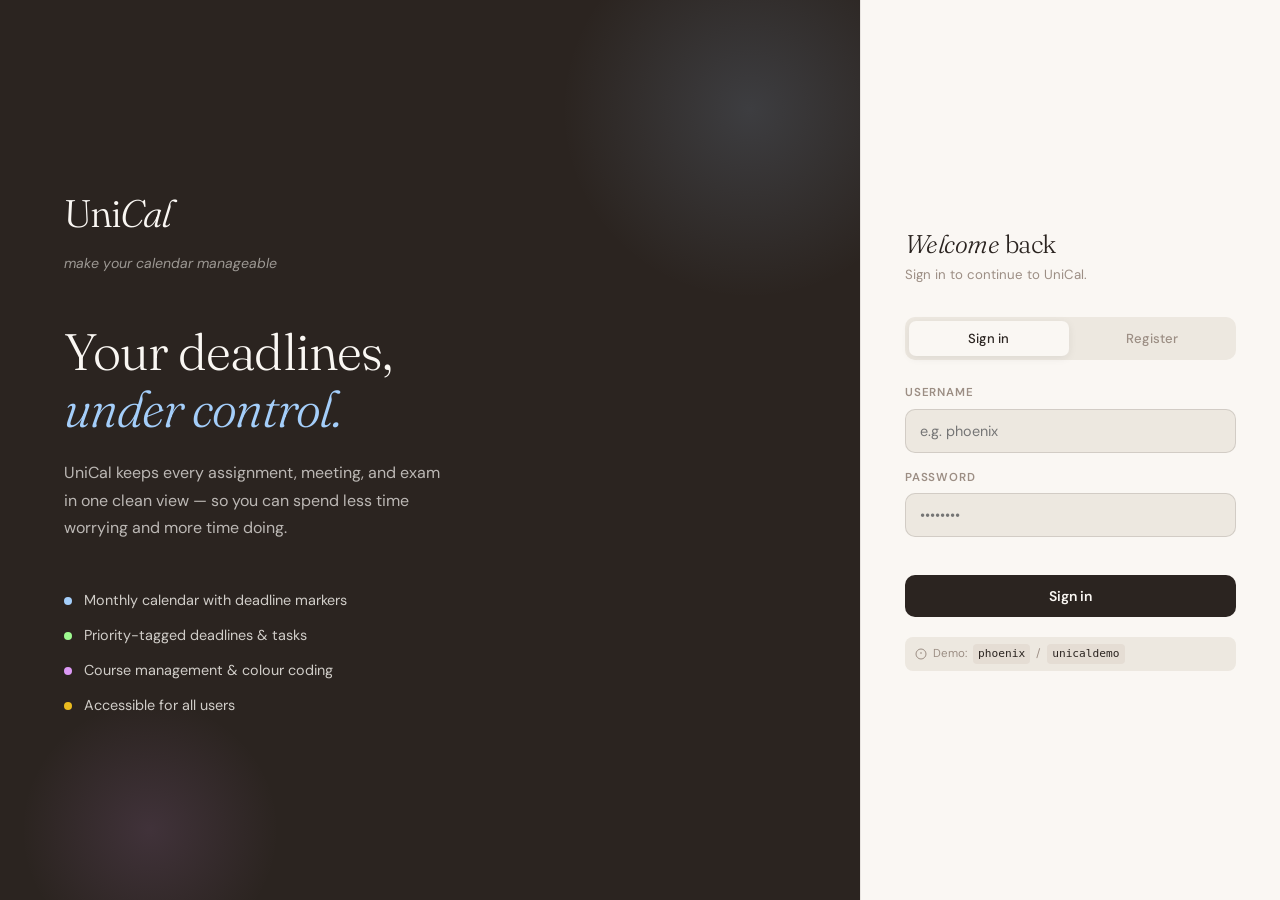
==== commit 7e61b550: "Add files via upload" ====
--- a/index.html
+++ b/index.html
@@ -125,16 +125,16 @@
   <script src="data.js"></script>
   <script>
     (function() {
-      const sess = getSession();
+      var sess = getSession();
       if (sess && getUsers()[sess]) { window.location.href = 'dashboard.html'; return; }
-      const users = getUsers();
+      var users = getUsers();
       if (!users['phoenix']) { users['phoenix'] = { password: btoa('unicaldemo'), displayName: 'Phoenix' }; saveUsers(users); }
     })();
 
     function switchTab(tab) {
-      const s = document.getElementById('panel-signin'), r = document.getElementById('panel-register');
-      const t1 = document.getElementById('tab-signin'), t2 = document.getElementById('tab-register');
-      const sub = document.getElementById('login-sub-text');
+      var s = document.getElementById('panel-signin'), r = document.getElementById('panel-register');
+      var t1 = document.getElementById('tab-signin'), t2 = document.getElementById('tab-register');
+      var sub = document.getElementById('login-sub-text');
       if (tab === 'signin') {
         s.classList.add('active'); r.classList.remove('active');
         t1.classList.add('active'); t2.classList.remove('active');
@@ -150,11 +150,11 @@
 
     function doLogin(e) {
       e.preventDefault();
-      const errEl = document.getElementById('login-error'); errEl.textContent = '';
-      const username = document.getElementById('li-username').value.trim().toLowerCase();
-      const password = document.getElementById('li-password').value;
+      var errEl = document.getElementById('login-error'); errEl.textContent = '';
+      var username = document.getElementById('li-username').value.trim().toLowerCase();
+      var password = document.getElementById('li-password').value;
       if (!username || !password) { errEl.textContent = 'Please fill in all fields.'; return; }
-      const users = getUsers();
+      var users = getUsers();
       if (!users[username]) { errEl.textContent = 'No account found with that username.'; return; }
       if (users[username].password !== btoa(password)) { errEl.textContent = 'Incorrect password.'; return; }
       saveSession(username);
@@ -163,21 +163,21 @@
 
     function doRegister(e) {
       e.preventDefault();
-      const errEl = document.getElementById('register-error'), okEl = document.getElementById('register-success');
+      var errEl = document.getElementById('register-error'), okEl = document.getElementById('register-success');
       errEl.textContent = ''; okEl.textContent = '';
-      const name     = document.getElementById('reg-name').value.trim();
-      const username = document.getElementById('reg-username').value.trim().toLowerCase();
-      const password = document.getElementById('reg-password').value;
+      var name     = document.getElementById('reg-name').value.trim();
+      var username = document.getElementById('reg-username').value.trim().toLowerCase();
+      var password = document.getElementById('reg-password').value;
       if (!name || !username || !password) { errEl.textContent = 'Please fill in all fields.'; return; }
       if (!/^[a-zA-Z0-9_]+$/.test(username)) { errEl.textContent = 'Username: letters, numbers, underscores only.'; return; }
       if (password.length < 6) { errEl.textContent = 'Password must be at least 6 characters.'; return; }
-      const users = getUsers();
+      var users = getUsers();
       if (users[username]) { errEl.textContent = 'That username is already taken.'; return; }
       users[username] = { password: btoa(password), displayName: name };
       saveUsers(users);
       okEl.textContent = 'Account created! Signing you in…';
-      setTimeout(() => { saveSession(username); window.location.href = 'dashboard.html'; }, 1000);
+      setTimeout(function() { saveSession(username); window.location.href = 'dashboard.html'; }, 1000);
     }
   </script>
 </body>
-</html>
+</html>
--- a/global.css
+++ b/global.css
@@ -37,7 +37,12 @@
 
 *, *::before, *::after { box-sizing: border-box; margin: 0; padding: 0; }
 html { scroll-behavior: smooth; font-size: 16px; }
-body { font-family: var(--font-body); background: var(--bg); color: var(--text); min-height: 100vh; line-height: 1.6; -webkit-font-smoothing: antialiased; }
+body {
+  font-family: var(--font-body); background: var(--bg); color: var(--text);
+  min-height: 100vh; line-height: 1.6; -webkit-font-smoothing: antialiased;
+  /* Prevent pull-to-refresh on mobile when sidebar is open */
+  overscroll-behavior-y: contain;
+}
 
 :focus-visible { outline: 3px solid var(--accent-slate); outline-offset: 3px; border-radius: 4px; }
 
@@ -69,20 +74,23 @@
   border-right: 1.5px solid var(--border);
   display: flex; flex-direction: column;
   position: fixed; top: 0; left: 0; height: 100vh;
-  z-index: 200; transition: transform 0.3s ease;
+  z-index: 200; transition: transform 0.3s cubic-bezier(0.4,0,0.2,1);
 }
 
 .sidebar-logo { padding: 28px 24px 20px; border-bottom: 1.5px solid var(--border); }
 .sidebar-logo-text { font-family: var(--font-display); font-size: 1.5rem; font-weight: 300; letter-spacing: -0.03em; color: var(--text); display: block; }
+.sidebar-logo-text:hover { text-decoration: none; }
 .sidebar-slogan { font-size: 0.72rem; color: var(--text-muted); margin-top: 2px; font-style: italic; }
 
-.sidebar-nav { flex: 1; padding: 16px 12px; list-style: none; overflow-y: auto; }
+.sidebar-nav { flex: 1; padding: 16px 12px; list-style: none; overflow-y: auto; -webkit-overflow-scrolling: touch; }
 .nav-item { margin-bottom: 2px; }
 .nav-link {
   display: flex; align-items: center; gap: 10px; padding: 10px 12px;
   border-radius: var(--radius-sm); color: var(--text-muted);
   text-decoration: none; font-size: 0.88rem; font-weight: 500;
   transition: all 0.15s ease; position: relative;
+  /* Larger touch target on mobile */
+  min-height: 44px;
 }
 .nav-link:hover { background: var(--surface-2); color: var(--text); text-decoration: none; }
 .nav-link.active { background: var(--surface-2); color: var(--text); }
@@ -92,13 +100,29 @@
 .nav-section-label { font-size: 0.65rem; font-weight: 600; letter-spacing: 0.1em; text-transform: uppercase; color: var(--text-muted); padding: 14px 12px 6px; }
 
 .sidebar-bottom { padding: 16px 12px; border-top: 1.5px solid var(--border); }
-.user-chip { display: flex; align-items: center; gap: 10px; padding: 8px 10px; border-radius: var(--radius-sm); cursor: pointer; transition: background 0.15s ease; }
-.user-chip:hover { background: var(--surface-2); }
+.user-chip { display: flex; align-items: center; gap: 10px; padding: 8px 10px; border-radius: var(--radius-sm); cursor: default; transition: background 0.15s ease; }
 .avatar { width: 30px; height: 30px; border-radius: 50%; background: var(--text); color: var(--surface); display: flex; align-items: center; justify-content: center; font-size: 0.7rem; font-weight: 600; font-family: var(--font-display); flex-shrink: 0; }
 .user-name { font-size: 0.85rem; font-weight: 500; }
 .user-role { font-size: 0.7rem; color: var(--text-muted); }
 
-.nav-toggle { display: none; position: fixed; top: 14px; left: 14px; z-index: 300; width: 40px; height: 40px; background: var(--surface); border: 1.5px solid var(--border); border-radius: var(--radius-sm); align-items: center; justify-content: center; }
+/* ── Mobile nav toggle ── */
+.nav-toggle {
+  display: none; position: fixed; top: 14px; left: 14px; z-index: 300;
+  width: 44px; height: 44px; /* 44px minimum touch target */
+  background: var(--surface); border: 1.5px solid var(--border);
+  border-radius: var(--radius-sm); align-items: center; justify-content: center;
+  -webkit-tap-highlight-color: transparent; /* Remove tap flash on iOS */
+  touch-action: manipulation; /* Prevent double-tap zoom */
+}
+
+/* ── Sidebar backdrop overlay (mobile) ── */
+.sidebar-backdrop {
+  display: none; position: fixed; inset: 0; z-index: 190;
+  background: rgba(43,36,32,0.3); backdrop-filter: blur(2px);
+  opacity: 0; transition: opacity 0.3s ease;
+  -webkit-tap-highlight-color: transparent;
+}
+.sidebar-backdrop.visible { display: block; opacity: 1; }
 
 /* ── Main content ── */
 .main-content { margin-left: var(--sidebar-w); flex: 1; min-height: 100vh; padding: 36px 40px; max-width: calc(100vw - var(--sidebar-w)); }
@@ -109,22 +133,37 @@
 .page-subtitle { font-size: 0.88rem; color: var(--text-muted); margin-top: 4px; }
 
 /* ── Buttons ── */
-.btn { display: inline-flex; align-items: center; gap: 7px; padding: 9px 18px; border: none; border-radius: var(--radius-sm); font-size: 0.875rem; font-weight: 600; cursor: pointer; transition: all 0.18s cubic-bezier(0.34,1.56,0.64,1); text-decoration: none; }
+.btn {
+  display: inline-flex; align-items: center; gap: 7px; padding: 9px 18px;
+  border: none; border-radius: var(--radius-sm); font-size: 0.875rem; font-weight: 600;
+  cursor: pointer; transition: all 0.18s cubic-bezier(0.34,1.56,0.64,1);
+  text-decoration: none;
+  -webkit-tap-highlight-color: transparent;
+  touch-action: manipulation;
+  min-height: 40px; /* Touch target */
+}
 .btn:hover { transform: translateY(-2px); box-shadow: var(--shadow); text-decoration: none; }
 .btn:active { transform: translateY(0); }
 .btn-primary { background: var(--text); color: var(--surface); }
 .btn-secondary { background: var(--surface-2); color: var(--text); }
 .btn-ghost { background: transparent; color: var(--text-muted); border: 1.5px solid var(--border-med); }
 .btn-ghost:hover { background: var(--surface-2); color: var(--text); }
-.btn-sm { padding: 6px 12px; font-size: 0.78rem; }
-.btn-icon { padding: 7px; border-radius: 8px; background: var(--surface-2); color: var(--text-muted); border: none; line-height: 1; }
+.btn-sm { padding: 6px 12px; font-size: 0.78rem; min-height: 34px; }
+.btn-icon {
+  padding: 7px; border-radius: 8px; background: var(--surface-2);
+  color: var(--text-muted); border: none; line-height: 1;
+  min-width: 34px; min-height: 34px;
+  display: inline-flex; align-items: center; justify-content: center;
+  -webkit-tap-highlight-color: transparent;
+  touch-action: manipulation;
+}
 .btn-icon:hover { background: var(--surface-3); color: var(--text); transform: translateY(0); box-shadow: none; }
 
 /* ── Cards ── */
 .card { background: var(--surface); border: 1.5px solid var(--border); border-radius: var(--radius); padding: 20px; box-shadow: var(--shadow-sm); }
 
 /* ── Priority badges ── */
-.badge { display: inline-flex; align-items: center; gap: 4px; padding: 3px 9px; border-radius: 99px; font-size: 0.72rem; font-weight: 600; letter-spacing: 0.04em; text-transform: uppercase; }
+.badge { display: inline-flex; align-items: center; gap: 4px; padding: 3px 9px; border-radius: 99px; font-size: 0.72rem; font-weight: 600; letter-spacing: 0.04em; text-transform: uppercase; white-space: nowrap; }
 .badge-urgent { background: #fde8e7; color: var(--urgent); }
 .badge-high   { background: #fdeedd; color: var(--high); }
 .badge-medium { background: #e2f5e3; color: var(--medium); }
@@ -133,24 +172,61 @@
 /* ── Form elements ── */
 .field-group { margin-bottom: 16px; }
 .field-label { display: block; font-size: 0.72rem; font-weight: 600; letter-spacing: 0.07em; text-transform: uppercase; color: var(--text-muted); margin-bottom: 6px; }
-.field-input, .field-select, .field-textarea { width: 100%; padding: 10px 14px; border: 1.5px solid var(--border-med); border-radius: var(--radius-sm); background: var(--surface-2); font-size: 0.9rem; color: var(--text); outline: none; transition: border-color 0.15s ease, box-shadow 0.15s ease; appearance: none; }
+.field-input, .field-select, .field-textarea {
+  width: 100%; padding: 10px 14px; border: 1.5px solid var(--border-med);
+  border-radius: var(--radius-sm); background: var(--surface-2); font-size: 0.9rem;
+  color: var(--text); outline: none; transition: border-color 0.15s ease, box-shadow 0.15s ease;
+  appearance: none;
+  min-height: 44px; /* Touch target */
+}
 .field-input:focus, .field-select:focus, .field-textarea:focus { border-color: var(--text); box-shadow: 0 0 0 3px rgba(43,36,32,0.07); }
 .field-textarea { resize: vertical; min-height: 80px; }
+/* Restore select arrow */
+.field-select {
+  background-image: url("data:image/svg+xml,%3Csvg xmlns='http://www.w3.org/2000/svg' width='12' height='12' viewBox='0 0 24 24' fill='none' stroke='%239C8E84' stroke-width='2.5'%3E%3Cpolyline points='6 9 12 15 18 9'/%3E%3C/svg%3E");
+  background-repeat: no-repeat;
+  background-position: right 12px center;
+  padding-right: 36px;
+}
 
 /* ── Modal ── */
-.modal-overlay { position: fixed; inset: 0; background: rgba(43,36,32,0.35); backdrop-filter: blur(4px); display: flex; align-items: center; justify-content: center; z-index: 500; padding: 20px; opacity: 0; pointer-events: none; transition: opacity 0.2s ease; }
+.modal-overlay {
+  position: fixed; inset: 0;
+  background: rgba(43,36,32,0.35); backdrop-filter: blur(4px);
+  display: flex; align-items: center; justify-content: center;
+  z-index: 500; padding: 20px;
+  opacity: 0; pointer-events: none; transition: opacity 0.2s ease;
+}
 .modal-overlay.open { opacity: 1; pointer-events: all; }
-.modal { background: var(--surface); border-radius: var(--radius-lg); padding: 32px; width: 100%; max-width: 480px; box-shadow: var(--shadow-lg); transform: translateY(20px) scale(0.97); transition: transform 0.25s cubic-bezier(0.34,1.56,0.64,1); }
+.modal {
+  background: var(--surface); border-radius: var(--radius-lg); padding: 32px;
+  width: 100%; max-width: 480px; box-shadow: var(--shadow-lg);
+  transform: translateY(20px) scale(0.97);
+  transition: transform 0.25s cubic-bezier(0.34,1.56,0.64,1);
+  max-height: calc(100vh - 40px); overflow-y: auto;
+  -webkit-overflow-scrolling: touch;
+}
 .modal-overlay.open .modal { transform: translateY(0) scale(1); }
 .modal-header { display: flex; align-items: center; justify-content: space-between; margin-bottom: 24px; }
 .modal-title { font-size: 1.3rem; font-weight: 300; }
-.modal-close { width: 30px; height: 30px; border-radius: 8px; background: var(--surface-2); border: none; display: flex; align-items: center; justify-content: center; color: var(--text-muted); cursor: pointer; font-size: 1.1rem; line-height: 1; }
+.modal-close {
+  width: 34px; height: 34px; border-radius: 8px; background: var(--surface-2);
+  border: none; display: flex; align-items: center; justify-content: center;
+  color: var(--text-muted); cursor: pointer; font-size: 1.1rem; line-height: 1;
+  -webkit-tap-highlight-color: transparent; touch-action: manipulation;
+}
 .modal-close:hover { background: var(--surface-3); color: var(--text); }
 .modal-actions { display: flex; gap: 10px; justify-content: flex-end; margin-top: 24px; }
 
 /* ── Chip filters ── */
 .chip-row { display: flex; flex-wrap: wrap; gap: 8px; margin-bottom: 20px; }
-.chip { padding: 6px 14px; border: 1.5px solid var(--border-med); border-radius: 99px; background: var(--surface); font-size: 0.78rem; font-weight: 500; color: var(--text-muted); cursor: pointer; transition: all 0.15s ease; }
+.chip {
+  padding: 6px 14px; border: 1.5px solid var(--border-med); border-radius: 99px;
+  background: var(--surface); font-size: 0.78rem; font-weight: 500;
+  color: var(--text-muted); cursor: pointer; transition: all 0.15s ease;
+  -webkit-tap-highlight-color: transparent; touch-action: manipulation;
+  min-height: 34px; display: inline-flex; align-items: center;
+}
 .chip:hover, .chip.active { background: var(--text); color: var(--surface); border-color: var(--text); }
 
 /* ── Empty state ── */
@@ -169,13 +245,50 @@
 
 /* ── Responsive ── */
 @media (max-width: 768px) {
-  .sidebar { transform: translateX(calc(-1 * var(--sidebar-w))); }
-  .sidebar.open { transform: translateX(0); }
-  .main-content { margin-left: 0; max-width: 100vw; padding: 24px 18px; padding-top: 64px; }
+  .sidebar {
+    transform: translateX(calc(-1 * var(--sidebar-w) - 10px));
+    box-shadow: none;
+  }
+  .sidebar.open {
+    transform: translateX(0);
+    box-shadow: var(--shadow-lg);
+  }
+  .main-content {
+    margin-left: 0; max-width: 100vw;
+    padding: 24px 16px;
+    padding-top: 68px; /* Space for toggle button */
+  }
   .nav-toggle { display: flex; }
-  .page-title { font-size: 1.6rem; }
+  .page-title { font-size: 1.5rem; }
+  .page-header { gap: 12px; }
+
+  /* Larger touch targets on mobile */
+  .nav-link { padding: 12px 14px; font-size: 0.9rem; }
+  .chip { padding: 8px 16px; font-size: 0.8rem; }
+  .btn { padding: 10px 18px; }
+  .btn-sm { padding: 8px 14px; }
+
+  /* Modal full-width on mobile */
+  .modal-overlay { padding: 12px; align-items: flex-end; }
+  .modal {
+    padding: 24px; max-width: 100%;
+    border-radius: var(--radius-lg) var(--radius-lg) 0 0;
+    max-height: 85vh;
+  }
+
+  /* Grid columns stack */
+  .stats-strip { grid-template-columns: repeat(2, 1fr) !important; }
+
+  /* Safe area for notched phones */
+  .main-content { padding-bottom: env(safe-area-inset-bottom, 24px); }
+}
+
+@media (max-width: 400px) {
+  .main-content { padding: 16px 12px; padding-top: 64px; }
+  .page-title { font-size: 1.35rem; }
+  .stats-strip { grid-template-columns: 1fr 1fr !important; gap: 10px !important; }
 }
 
 @media (prefers-reduced-motion: reduce) {
   *, *::before, *::after { animation-duration: 0.01ms !important; transition-duration: 0.01ms !important; }
-}
+}
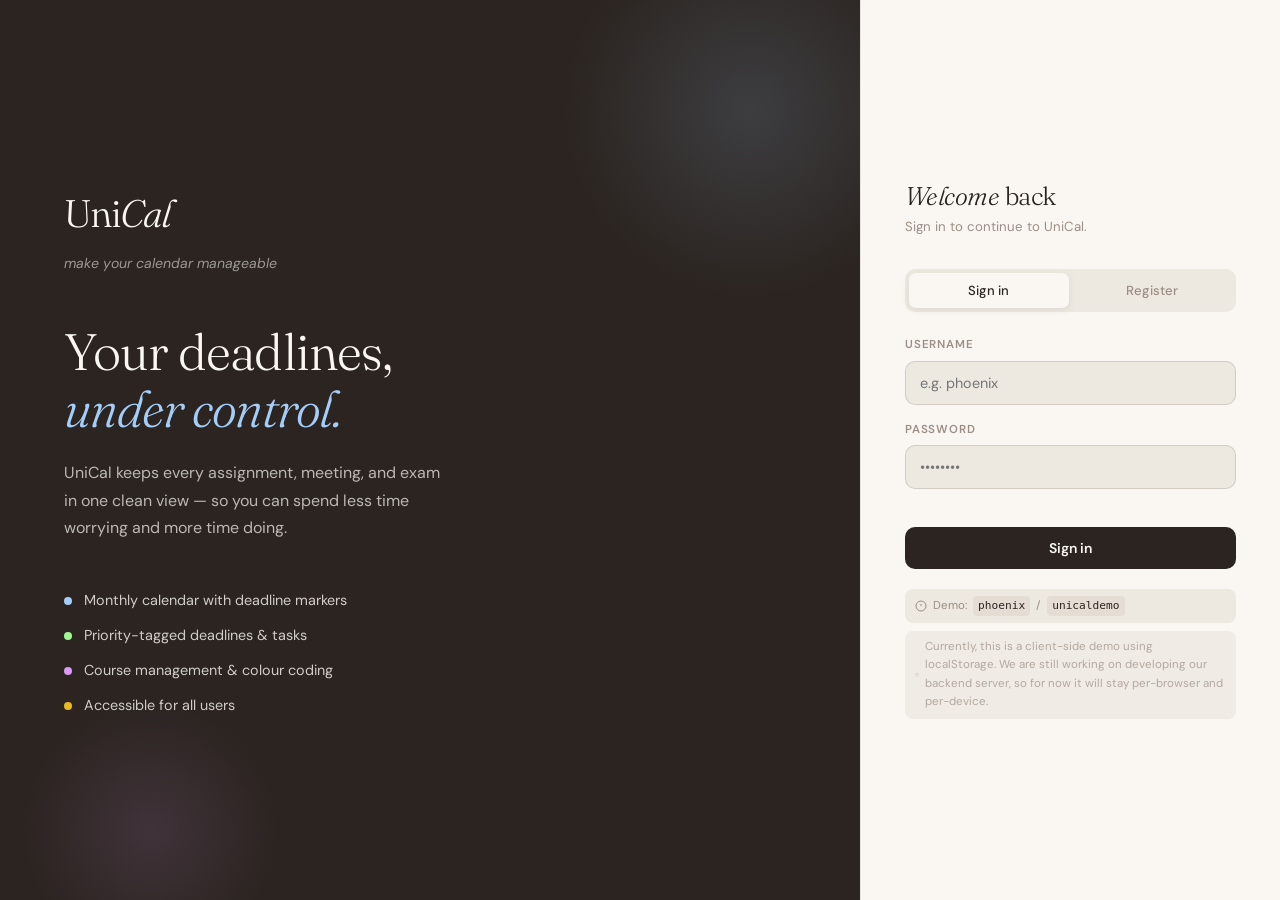
==== commit f2ca21ef: "Add files via upload" ====
--- a/index.html
+++ b/index.html
@@ -96,6 +96,10 @@
           <svg width="12" height="12" viewBox="0 0 24 24" fill="none" stroke="currentColor" stroke-width="2" aria-hidden="true"><circle cx="12" cy="12" r="10"/><line x1="12" y1="8" x2="12" y2="12"/><line x1="12" y1="16" x2="12.01" y2="16"/></svg>
           Demo: <code>phoenix</code> / <code>unicaldemo</code>
         </div>
+        <div class="demo-chip" style="margin-top:8px;opacity:0.75">
+          <svg width="12" height="12" viewBox="0 0 24 24" fill="none" stroke="currentColor" stroke-width="2" aria-hidden="true"><path d="M12 22s8-4 8-10V5l-8-3-8 3v7c0 6 8 10 8 10z"/></svg>
+          Currently, this is a client-side demo using localStorage. We are still working on developing our backend server, so for now it will stay per-browser and per-device.
+        </div>
       </div>
 
       <div id="panel-register" class="form-panel" role="tabpanel" aria-labelledby="tab-register">
--- a/global.css
+++ b/global.css
@@ -75,35 +75,37 @@
   display: flex; flex-direction: column;
   position: fixed; top: 0; left: 0; height: 100vh;
   z-index: 200; transition: transform 0.3s cubic-bezier(0.4,0,0.2,1);
-}
-
-.sidebar-logo { padding: 28px 24px 20px; border-bottom: 1.5px solid var(--border); }
+  overflow: hidden;
+}
+
+.sidebar-logo { padding: 24px 24px 16px; border-bottom: 1.5px solid var(--border); flex-shrink: 0; }
 .sidebar-logo-text { font-family: var(--font-display); font-size: 1.5rem; font-weight: 300; letter-spacing: -0.03em; color: var(--text); display: block; }
 .sidebar-logo-text:hover { text-decoration: none; }
 .sidebar-slogan { font-size: 0.72rem; color: var(--text-muted); margin-top: 2px; font-style: italic; }
 
-.sidebar-nav { flex: 1; padding: 16px 12px; list-style: none; overflow-y: auto; -webkit-overflow-scrolling: touch; }
-.nav-item { margin-bottom: 2px; }
+.sidebar-nav { flex: 1; padding: 8px 12px; list-style: none; overflow-y: auto; -webkit-overflow-scrolling: touch; min-height: 0; }
+.nav-item { margin-bottom: 0; }
 .nav-link {
-  display: flex; align-items: center; gap: 10px; padding: 10px 12px;
+  display: flex; align-items: center; gap: 10px; padding: 7px 12px;
   border-radius: var(--radius-sm); color: var(--text-muted);
-  text-decoration: none; font-size: 0.88rem; font-weight: 500;
+  text-decoration: none; font-size: 0.84rem; font-weight: 500;
   transition: all 0.15s ease; position: relative;
-  /* Larger touch target on mobile */
-  min-height: 44px;
+  min-height: 36px;
 }
 .nav-link:hover { background: var(--surface-2); color: var(--text); text-decoration: none; }
 .nav-link.active { background: var(--surface-2); color: var(--text); }
 .nav-link.active::before { content: ''; position: absolute; left: 0; top: 20%; bottom: 20%; width: 3px; background: var(--text); border-radius: 0 3px 3px 0; }
 .nav-icon { width: 18px; height: 18px; flex-shrink: 0; opacity: 0.7; }
 .nav-link.active .nav-icon, .nav-link:hover .nav-icon { opacity: 1; }
-.nav-section-label { font-size: 0.65rem; font-weight: 600; letter-spacing: 0.1em; text-transform: uppercase; color: var(--text-muted); padding: 14px 12px 6px; }
-
-.sidebar-bottom { padding: 16px 12px; border-top: 1.5px solid var(--border); }
+.nav-section-label { font-size: 0.6rem; font-weight: 600; letter-spacing: 0.1em; text-transform: uppercase; color: var(--text-muted); padding: 8px 12px 3px; }
+
+.sidebar-bottom { padding: 12px; border-top: 1.5px solid var(--border); flex-shrink: 0; }
 .user-chip { display: flex; align-items: center; gap: 10px; padding: 8px 10px; border-radius: var(--radius-sm); cursor: default; transition: background 0.15s ease; }
 .avatar { width: 30px; height: 30px; border-radius: 50%; background: var(--text); color: var(--surface); display: flex; align-items: center; justify-content: center; font-size: 0.7rem; font-weight: 600; font-family: var(--font-display); flex-shrink: 0; }
 .user-name { font-size: 0.85rem; font-weight: 500; }
 .user-role { font-size: 0.7rem; color: var(--text-muted); }
+.logout-btn { display: flex; align-items: center; justify-content: center; gap: 6px; width: 100%; margin-top: 8px; padding: 8px; border-radius: var(--radius-sm); background: var(--surface-2); border: 1px solid var(--border); color: var(--text-muted); font-size: 0.78rem; font-weight: 500; cursor: pointer; transition: all 0.15s; }
+.logout-btn:hover { background: var(--surface-3); color: var(--urgent); }
 
 /* ── Mobile nav toggle ── */
 .nav-toggle {
